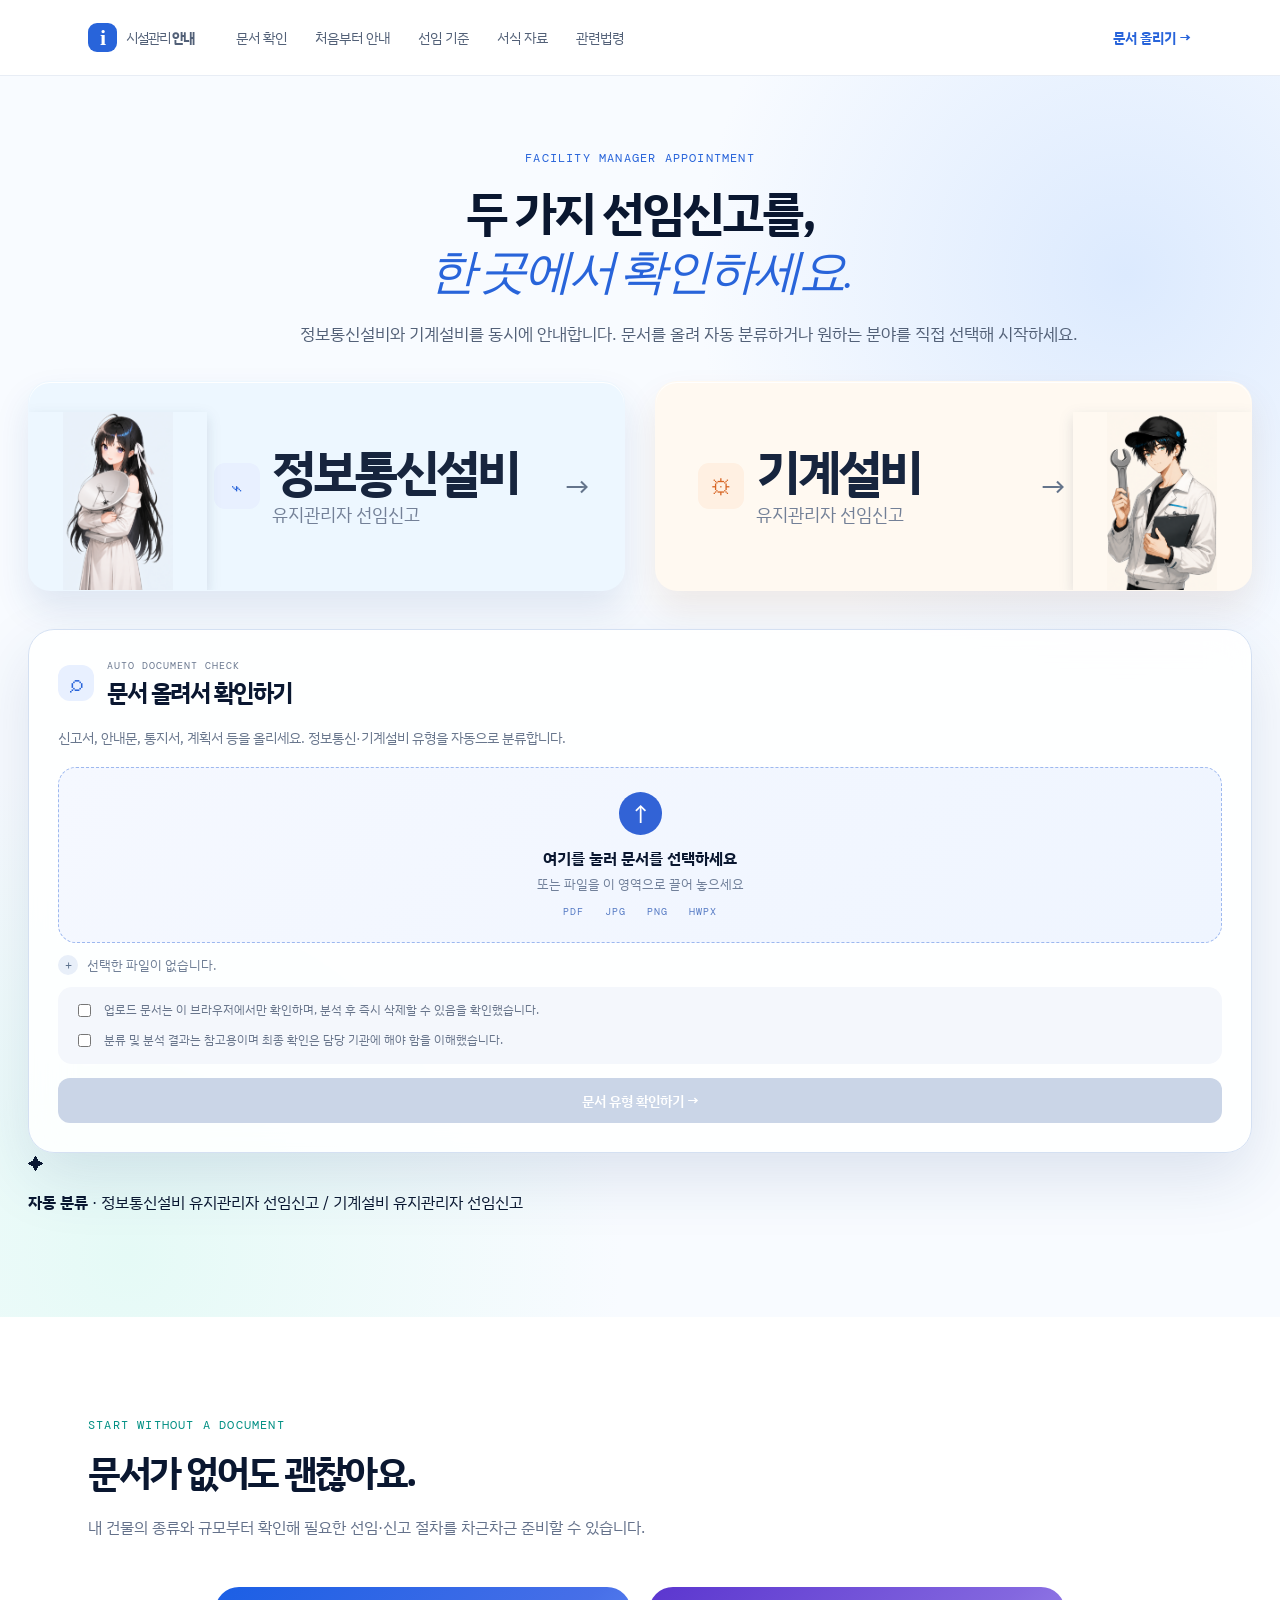
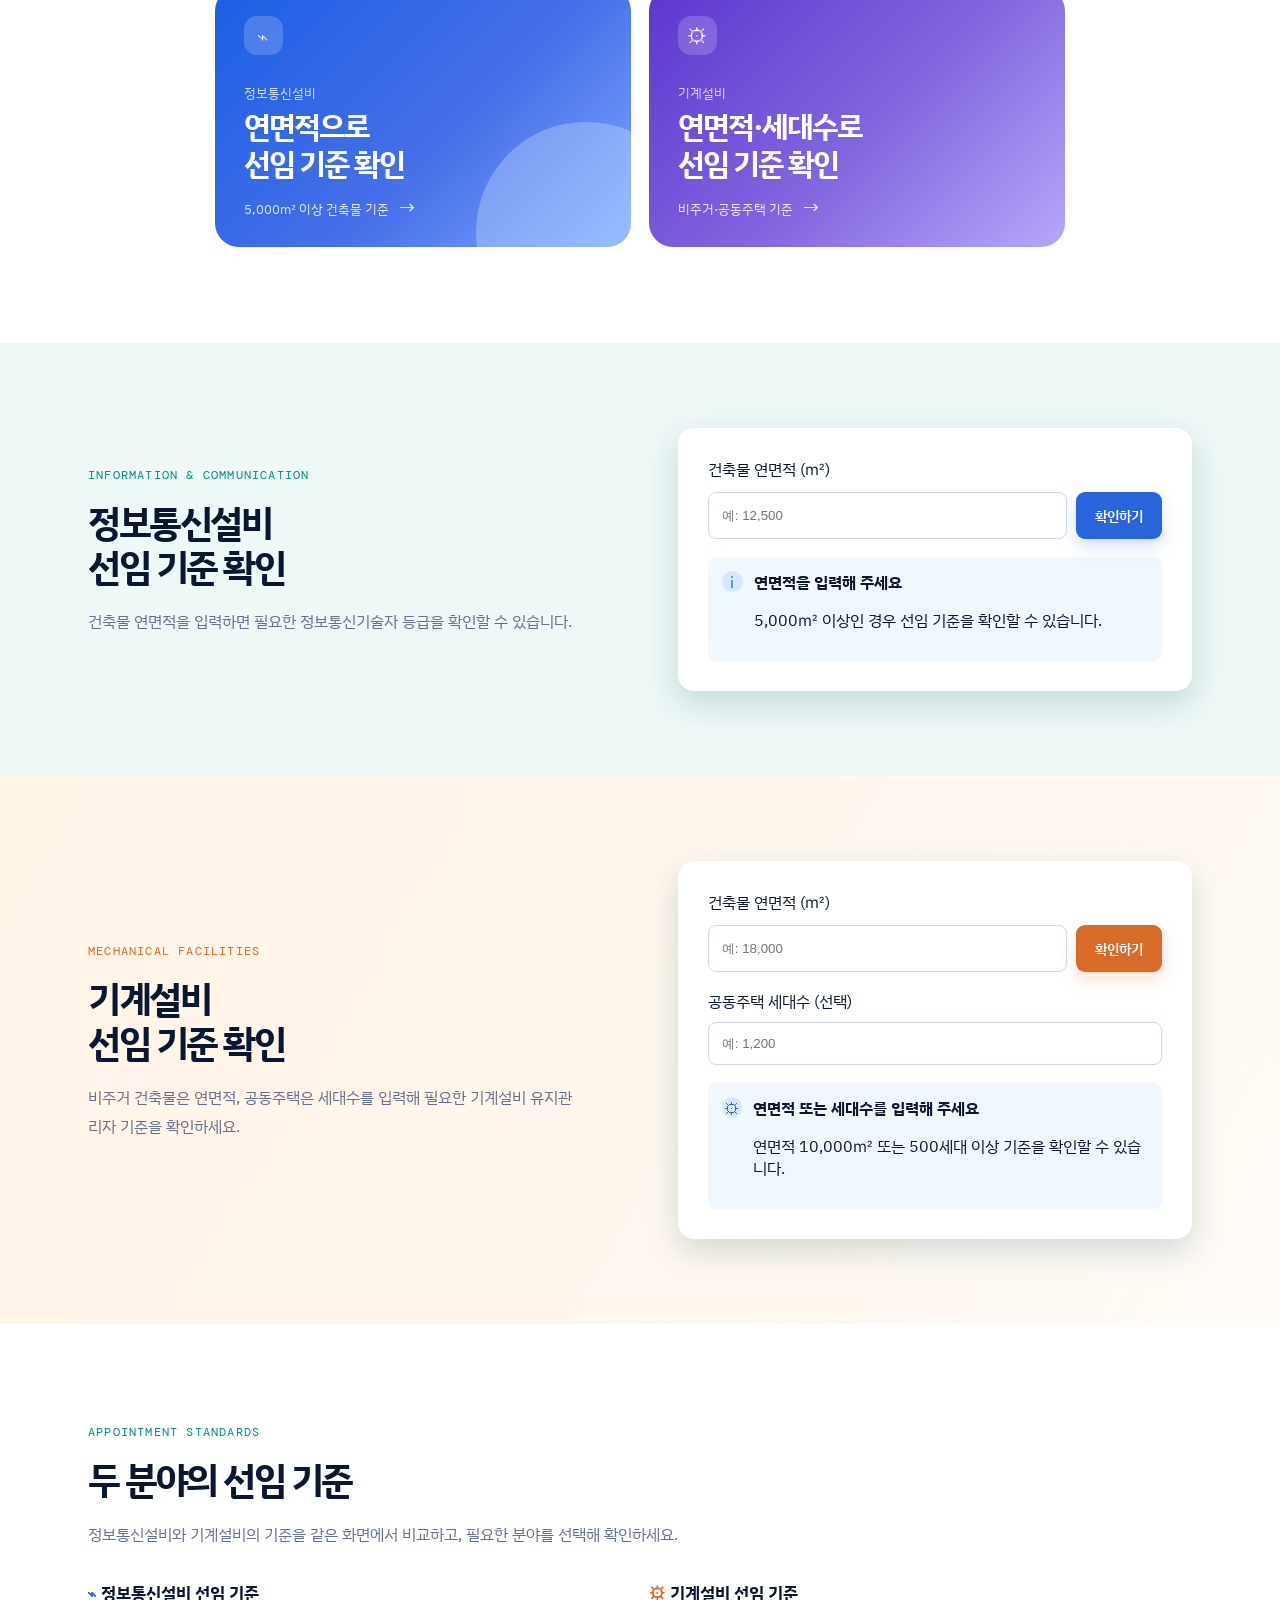
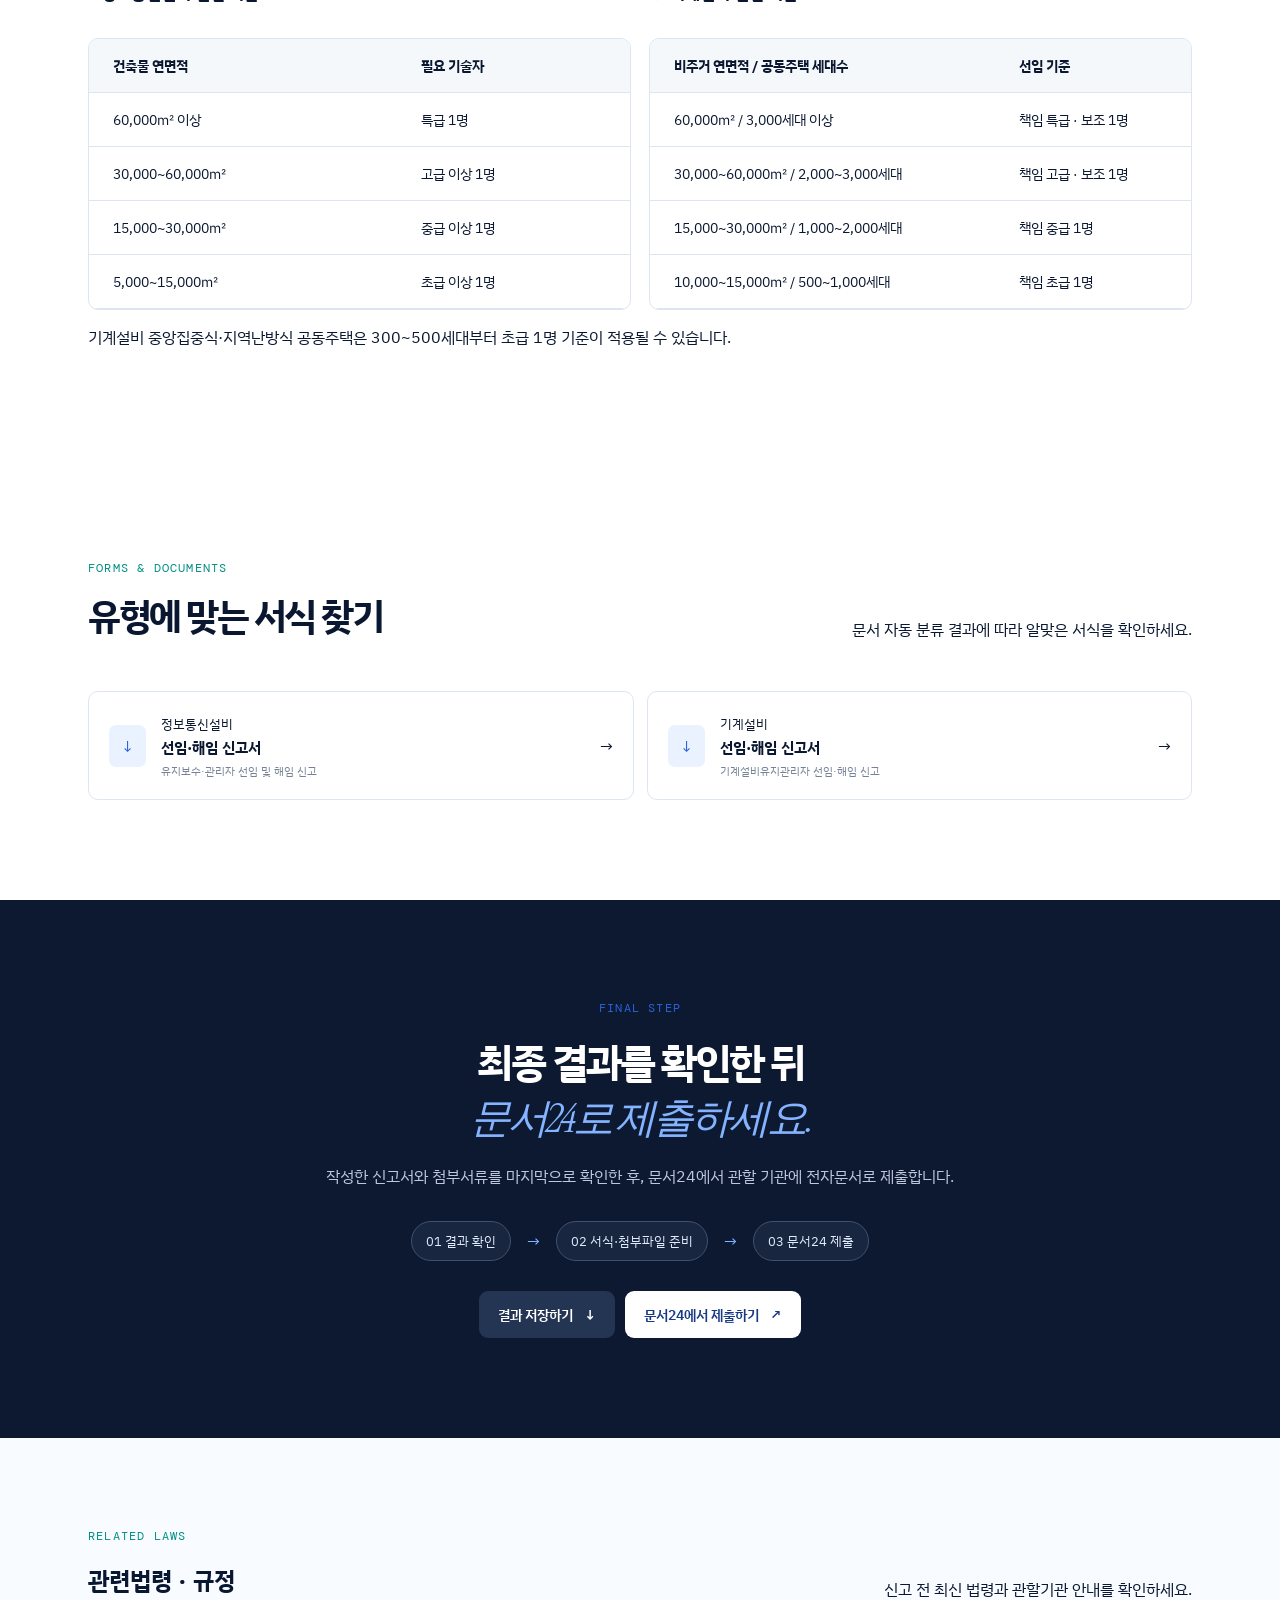
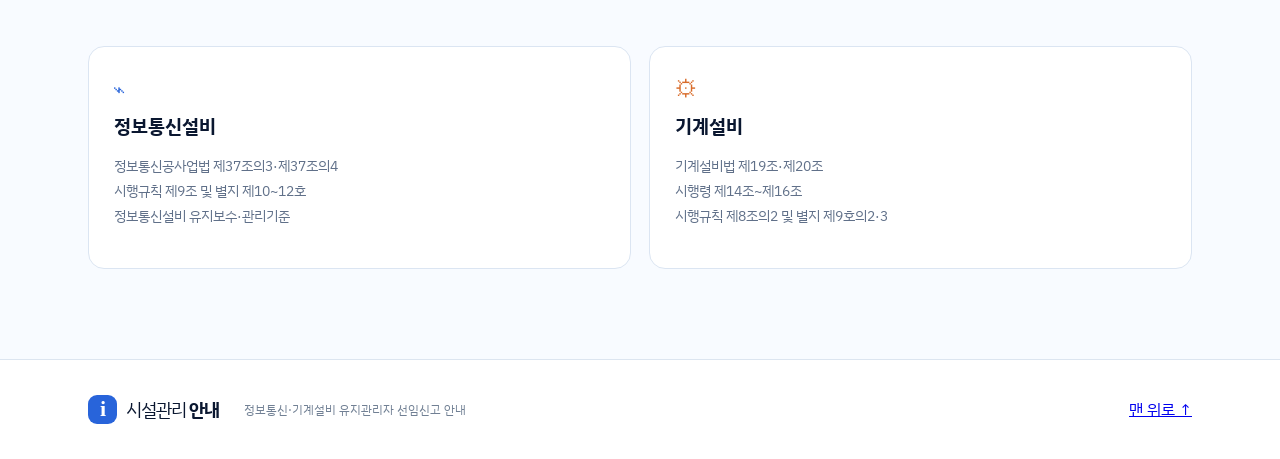
==== index.html @ 6d0022da "Initial commit" ====
<!doctype html>
<html lang="ko">
<head>
  <meta charset="utf-8" />
  <meta name="viewport" content="width=device-width, initial-scale=1" />
  <meta name="description" content="정보통신설비·기계설비 유지관리자 선임신고 안내" />
  <title>시설관리 안내 | 정보통신·기계설비 선임신고</title>
  <link rel="stylesheet" href="styles.css" />
  <link rel="stylesheet" href="theme.css" />
  <link rel="stylesheet" href="machine.css" />
  <link rel="stylesheet" href="equity.css" />
  <link rel="stylesheet" href="final.css" />
  <link rel="stylesheet" href="polish.css" />
  <link rel="stylesheet" href="hero-refine.css" />
  <link rel="stylesheet" href="card-polish.css" />
  <link rel="stylesheet" href="final-hero-scale.css" />
  <link rel="stylesheet" href="upload-layout.css" />
  <link rel="stylesheet" href="wizard.css" />
  <link rel="stylesheet" href="wizard-next.css" />
  <link rel="stylesheet" href="laws-preview.css" />
  <link rel="stylesheet" href="official-form.css" />
</head>
<body>
  <a class="skip" href="#main">본문으로 바로가기</a>
  <header class="header"><div class="wrap nav"><a class="brand" href="#top"><span class="brand-mark">i</span><span>시설관리 <b>안내</b></span></a><nav aria-label="주요 메뉴"><a href="#upload">문서 확인</a><a href="#start">처음부터 안내</a><a href="#standards">선임 기준</a><a href="#forms">서식 자료</a><a href="#laws">관련법령</a></nav><a class="nav-cta" href="#upload">문서 올리기 <span>→</span></a></div></header>
  <main id="main">
    <section class="hero unified-hero" id="top"><div class="wrap"><div class="hero-heading"><p class="eyebrow">FACILITY MANAGER APPOINTMENT</p><h1>두 가지 선임신고를,<br><em>한 곳에서 확인하세요.</em></h1><p class="lead">정보통신설비와 기계설비를 동시에 안내합니다. 문서를 올려 자동 분류하거나 원하는 분야를 직접 선택해 시작하세요.</p></div><div class="service-pills"><a href="#calculator"><img class="guide-character" src="communication-guide.png" alt="정보통신설비 안내 여성 캐릭터"><span class="pill-icon comm">⌁</span><span><b>정보통신설비</b><small>유지관리자 선임신고</small></span><i>→</i></a><a href="#machine-calculator"><img class="guide-character" src="mechanical-guide.png" alt="기계설비 안내 남성 캐릭터"><span class="pill-icon mech">⚙</span><span><b>기계설비</b><small>유지관리자 선임신고</small></span><i>→</i></a></div>
      <section class="upload-card unified-upload" id="upload" aria-labelledby="upload-title"><div class="upload-card-head"><span class="glass-icon">⌕</span><div><p>AUTO DOCUMENT CHECK</p><h2 id="upload-title">문서 올려서 확인하기</h2></div></div><p class="upload-intro">신고서, 안내문, 통지서, 계획서 등을 올리세요. 정보통신·기계설비 유형을 자동으로 분류합니다.</p><input id="file-input" type="file" accept=".pdf,.jpg,.jpeg,.png,.hwpx" hidden><label class="drop-zone" id="drop-zone" for="file-input"><span class="upload-arrow">↑</span><strong>여기를 눌러 문서를 선택하세요</strong><small>또는 파일을 이 영역으로 끌어 놓으세요</small><span class="file-types">PDF&nbsp;&nbsp; JPG&nbsp;&nbsp; PNG&nbsp;&nbsp; HWPX</span></label><div class="selected-file" id="selected-file" aria-live="polite"><span class="file-dot">+</span><span>선택한 파일이 없습니다.</span></div><div class="consent"><label><input id="privacy-check" type="checkbox"><span>업로드 문서는 이 브라우저에서만 확인하며, 분석 후 즉시 삭제할 수 있음을 확인했습니다.</span></label><label><input id="notice-check" type="checkbox"><span>분류 및 분석 결과는 참고용이며 최종 확인은 담당 기관에 해야 함을 이해했습니다.</span></label></div><button id="analyze-file" class="analyze-button" type="button" disabled>문서 유형 확인하기 <span>→</span></button><div class="analysis-result" id="analysis-result" aria-live="polite"></div></section>
      <div class="auto-note"><span>✦</span><p><b>자동 분류</b> · 정보통신설비 유지관리자 선임신고 / 기계설비 유지관리자 선임신고</p></div></div></section>

    <section class="section wrap" id="start"><div class="section-intro"><p class="eyebrow teal">START WITHOUT A DOCUMENT</p><h2>문서가 없어도 괜찮아요.</h2><p>내 건물의 종류와 규모부터 확인해 필요한 선임·신고 절차를 차근차근 준비할 수 있습니다.</p></div><div class="choice-grid compact-choice"><a class="choice-card choice-upload" href="#calculator"><div class="choice-icon">⌁</div><p>정보통신설비</p><h2>연면적으로<br>선임 기준 확인</h2><span>5,000㎡ 이상 건축물 기준 <b>→</b></span></a><a class="choice-card choice-machine-guide" href="#standards"><div class="choice-icon">⚙</div><p>기계설비</p><h2>연면적·세대수로<br>선임 기준 확인</h2><span>비주거·공동주택 기준 <b>→</b></span></a></div></section>

    <section class="calculator-section" id="calculator"><div class="wrap calc-grid"><div><p class="eyebrow teal">INFORMATION &amp; COMMUNICATION</p><h2>정보통신설비<br>선임 기준 확인</h2><p>건축물 연면적을 입력하면 필요한 정보통신기술자 등급을 확인할 수 있습니다.</p></div><div class="calculator"><label for="area">건축물 연면적 <span>(㎡)</span></label><div class="input-row"><input id="area" type="number" min="0" inputmode="numeric" placeholder="예: 12,500" /><button id="calculate" class="button primary">확인하기</button></div><div id="calc-result" class="calc-result" aria-live="polite"><span class="result-icon">i</span><div><b>연면적을 입력해 주세요</b><p>5,000㎡ 이상인 경우 선임 기준을 확인할 수 있습니다.</p></div></div></div></div></section>
    <section class="calculator-section machine-calculator" id="machine-calculator"><div class="wrap calc-grid"><div><p class="eyebrow">MECHANICAL FACILITIES</p><h2>기계설비<br>선임 기준 확인</h2><p>비주거 건축물은 연면적, 공동주택은 세대수를 입력해 필요한 기계설비 유지관리자 기준을 확인하세요.</p></div><div class="calculator"><label for="machine-area">건축물 연면적 <span>(㎡)</span></label><div class="input-row"><input id="machine-area" type="number" min="0" inputmode="numeric" placeholder="예: 18,000" /><button id="machine-calculate" class="button primary">확인하기</button></div><label for="households">공동주택 세대수 <span>(선택)</span></label><input class="wide-input" id="households" type="number" min="0" inputmode="numeric" placeholder="예: 1,200" /><div id="machine-calc-result" class="calc-result" aria-live="polite"><span class="result-icon">⚙</span><div><b>연면적 또는 세대수를 입력해 주세요</b><p>연면적 10,000㎡ 또는 500세대 이상 기준을 확인할 수 있습니다.</p></div></div></div></div></section>

    <section class="section wrap" id="standards"><div class="section-intro"><p class="eyebrow teal">APPOINTMENT STANDARDS</p><h2>두 분야의 선임 기준</h2><p>정보통신설비와 기계설비의 기준을 같은 화면에서 비교하고, 필요한 분야를 선택해 확인하세요.</p></div><div class="standard-grid"><article><h3><span>⌁</span> 정보통신설비 선임 기준</h3><div class="table-wrap"><table><thead><tr><th>건축물 연면적</th><th>필요 기술자</th></tr></thead><tbody><tr><td>60,000㎡ 이상</td><td>특급 1명</td></tr><tr><td>30,000~60,000㎡</td><td>고급 이상 1명</td></tr><tr><td>15,000~30,000㎡</td><td>중급 이상 1명</td></tr><tr><td>5,000~15,000㎡</td><td>초급 이상 1명</td></tr></tbody></table></div></article><article><h3><span>⚙</span> 기계설비 선임 기준</h3><div class="table-wrap"><table><thead><tr><th>비주거 연면적 / 공동주택 세대수</th><th>선임 기준</th></tr></thead><tbody><tr><td>60,000㎡ / 3,000세대 이상</td><td>책임 특급 · 보조 1명</td></tr><tr><td>30,000~60,000㎡ / 2,000~3,000세대</td><td>책임 고급 · 보조 1명</td></tr><tr><td>15,000~30,000㎡ / 1,000~2,000세대</td><td>책임 중급 1명</td></tr><tr><td>10,000~15,000㎡ / 500~1,000세대</td><td>책임 초급 1명</td></tr></tbody></table></div></article></div><p class="table-note">기계설비 중앙집중식·지역난방식 공동주택은 300~500세대부터 초급 1명 기준이 적용될 수 있습니다.</p></section>

    <section class="wizard-section hidden" id="wizard"><div class="wrap"><div class="wizard-head"><p class="eyebrow">APPOINTMENT REPORT BUILDER</p><h2><span id="wizard-kind">선임신고</span> 단계별 작성</h2><p>빈칸을 차례로 입력하면 신고서 초안을 만들고, 제출 전 필수 항목을 검토합니다.</p></div><div class="wizard-progress"><span class="active">1. 건축물</span><span>2. 관리주체</span><span>3. 유지관리자</span><span>4. 검토·생성</span></div><form id="appointment-form" novalidate><input id="facility-kind" type="hidden"><input id="required-grade" type="hidden"><section class="wizard-step active" data-step="1"><h3>건축물 정보</h3><div class="field-grid"><label>건축물 명칭<input name="buildingName" required placeholder="예: ○○빌딩"></label><label>건축물 용도<input name="buildingUse" required placeholder="예: 업무시설"></label><label class="full">건축물 주소<input name="buildingAddress" required placeholder="도로명 주소를 입력하세요"></label><label>연면적 (㎡)<input name="buildingArea" required type="number" min="0"></label><label>공동주택 세대수 <small>기계설비 선택 시 입력</small><input name="households" type="number" min="0"></label></div></section><section class="wizard-step" data-step="2"><h3>관리주체 정보</h3><div class="field-grid"><label>상호 또는 관리주체명<input name="ownerName" required placeholder="예: ○○관리사무소"></label><label>대표자 성명<input name="ownerRepresentative" required placeholder="대표자 성명"></label><label>사업자등록번호<input name="businessNumber" required placeholder="000-00-00000"></label><label>전화번호<input name="ownerPhone" required placeholder="000-0000-0000"></label><label class="full">관리주체 주소<input name="ownerAddress" required placeholder="우편물 수령 주소"></label></div></section><section class="wizard-step" data-step="3"><h3>유지관리자 정보</h3><div class="field-grid"><label>유지관리자 성명<input name="managerName" required placeholder="성명"></label><label>기술자 등급<input id="manager-grade" name="managerGrade" required placeholder="기준 확인 후 자동 제안"></label><label>생년월일<input name="managerBirth" required type="date"></label><label>경력수첩 발급번호<input name="licenseNumber" required placeholder="수첩 발급번호"></label><label>선임일<input name="appointmentDate" required type="date"></label><label>선임 방식<select name="appointmentType" required><option value="">선택하세요</option><option>직접 선임</option><option>위탁 수행</option></select></label><label class="full">유지관리자 주소<input name="managerAddress" required placeholder="주소"></label></div></section><section class="wizard-step" data-step="4"><h3>최종 검토 및 신고서 생성</h3><div id="review-list" class="review-list"></div><p class="legal-note">생성되는 문서는 입력값을 반영한 신고서 초안입니다. 수첩 사본·재직증명서(또는 위탁계약서) 등 법정 첨부서류를 실제로 준비한 뒤 제출해야 합니다.</p></section><div class="wizard-actions"><button class="button ghost" id="prev-step" type="button" hidden>이전</button><button class="button primary" id="next-step" type="button">다음 단계</button><button class="button primary" id="create-draft" type="button" hidden>신고서 초안 저장 <span>↓</span></button><a class="button submit-doc24" id="doc24-link" href="https://docu.gdoc.go.kr" target="_blank" rel="noopener" hidden>검토 완료 · 문서24로 이동 <span>↗</span></a></div></form></div></section>
    <section class="forms-section" id="forms"><div class="wrap"><div class="forms-head"><div><p class="eyebrow teal">FORMS &amp; DOCUMENTS</p><h2>유형에 맞는 서식 찾기</h2></div><p>문서 자동 분류 결과에 따라 알맞은 서식을 확인하세요.</p></div><div class="forms-grid"><a class="form-card" href="정보통신설비 유지보수ㆍ관리자 선임ㆍ해임 신고서.hwpx" download><span class="file-icon">↓</span><div><small>정보통신설비</small><h3>선임·해임 신고서</h3><p>유지보수·관리자 선임 및 해임 신고</p></div><span>→</span></a><a class="form-card" href="기계/[별지 제9호의2서식] 기계설비유지관리자 선임ㆍ해임 신고서(기계설비법 시행규칙).hwpx" download><span class="file-icon">↓</span><div><small>기계설비</small><h3>선임·해임 신고서</h3><p>기계설비유지관리자 선임·해임 신고</p></div><span>→</span></a></div></div></section>
    <section class="submit-section"><div class="wrap"><div class="submit-flow"><p class="eyebrow">FINAL STEP</p><h2>최종 결과를 확인한 뒤<br><em>문서24로 제출하세요.</em></h2><p>작성한 신고서와 첨부서류를 마지막으로 확인한 후, 문서24에서 관할 기관에 전자문서로 제출합니다.</p><div class="flow-steps"><span>01 결과 확인</span><i>→</i><span>02 서식·첨부파일 준비</span><i>→</i><span>03 문서24 제출</span></div><div class="submit-actions"><button class="button save-button" id="save-result" type="button">결과 저장하기 <span>↓</span></button><a class="button primary" href="https://docu.gdoc.go.kr" target="_blank" rel="noopener">문서24에서 제출하기 <span>↗</span></a></div></div></div></section>
    <section class="laws-section" id="laws"><div class="wrap"><div class="forms-head"><div><p class="eyebrow teal">RELATED LAWS</p><h2>관련법령 · 규정</h2></div><p>신고 전 최신 법령과 관할기관 안내를 확인하세요.</p></div><div class="law-grid"><article><span>⌁</span><h3>정보통신설비</h3><p>정보통신공사업법 제37조의3·제37조의4<br>시행규칙 제9조 및 별지 제10~12호<br>정보통신설비 유지보수·관리기준</p></article><article><span>⚙</span><h3>기계설비</h3><p>기계설비법 제19조·제20조<br>시행령 제14조~제16조<br>시행규칙 제8조의2 및 별지 제9호의2·3</p></article></div></div></section>
  </main>
  <footer><div class="wrap footer-inner"><a class="brand" href="#top"><span class="brand-mark">i</span><span>시설관리 <b>안내</b></span></a><p>정보통신·기계설비 유지관리자 선임신고 안내</p><a href="#top">맨 위로 ↑</a></div></footer>
  <script src="script.js"></script>
  <script src="save.js"></script>
  <script src="wizard.js"></script>
  <script src="wizard-next.js"></script>
  <script src="original-hwpx.js"></script>
  <script src="enter-navigation.js"></script>
  <script src="calculator-enter.js"></script>
</body>
</html>
---- styles.css ----
@import url('https://fonts.googleapis.com/css2?family=DM+Mono&family=IBM+Plex+Sans+KR:wght@400;500;600;700&family=Instrument+Serif:ital@0;1&display=swap');
:root{--ink:#0a1730;--muted:#64718a;--blue:#2864da;--teal:#049b8d;--line:#dce5f0}*{box-sizing:border-box}html{scroll-behavior:smooth}body{margin:0;color:var(--ink);font-family:'IBM Plex Sans KR',Arial,sans-serif}.wrap{max-width:1160px;margin:auto;padding:0 28px}.skip{position:absolute;left:-999px}.header{height:76px;position:sticky;top:0;z-index:3;border-bottom:1px solid #e8edf5;background:#ffffffd9;backdrop-filter:blur(18px)}.nav{height:100%;display:flex;align-items:center;gap:42px}.brand{display:flex;align-items:center;gap:9px;color:var(--ink);font-size:18px;letter-spacing:-1px;text-decoration:none}.brand-mark{display:grid;place-items:center;width:29px;height:29px;border-radius:9px;background:var(--blue);color:#fff;font-size:22px}.nav nav{display:flex;gap:28px;flex:1}.nav a{color:#526077;font-size:14px;text-decoration:none}.nav-cta{color:var(--blue)!important;font-weight:700}.hero{padding:94px 0;background:radial-gradient(circle at 88% 16%,#dceafe 0,transparent 28%),radial-gradient(circle at 10% 95%,#e5faf6 0,transparent 30%),#f8fbff}.hero-grid{display:grid;grid-template-columns:.88fr 1.12fr;gap:60px;align-items:center}.eyebrow{margin:0 0 18px;color:var(--blue);font:12px 'DM Mono';letter-spacing:1.2px}.teal{color:#008f83}.hero h1,.section h2,.calculator-section h2,.forms-section h2{margin:0 0 18px;font-size:48px;line-height:1.2;letter-spacing:-3px}.hero h1 em{color:var(--blue);font-family:'Instrument Serif';font-weight:400}.lead{color:#536178;font-size:16px;line-height:1.85}.hero-actions{display:flex;gap:10px;margin-top:28px}.button{display:inline-flex;gap:11px;align-items:center;padding:14px 19px;border:0;border-radius:9px;font:600 14px 'IBM Plex Sans KR';text-decoration:none}.primary{background:var(--blue);color:#fff;box-shadow:0 7px 17px #2864da35}.ghost{border:1px solid var(--line);background:#fff;color:var(--ink)}.source-note,.tiny{color:#7a8799;font-size:12px}.source-note{margin-top:24px}.upload-card{padding:29px;border:1px solid #d4e0f2;border-radius:26px;background:#ffffffd9;box-shadow:0 24px 64px #1d417c21;backdrop-filter:blur(20px)}.upload-card-head{display:flex;align-items:center;gap:13px}.glass-icon{display:grid;place-items:center;width:36px;height:36px;border-radius:12px;background:#e8f0ff;color:var(--blue);font:25px Georgia}.upload-card-head p{margin:0 0 4px;color:#6c7a91;font:10px 'DM Mono';letter-spacing:1px}.upload-card h2{margin:0;font-size:24px;letter-spacing:-1.5px}.upload-intro{margin:20px 0;color:#69778d;font-size:14px}.drop-zone{display:flex;flex-direction:column;align-items:center;justify-content:center;min-height:176px;border:1.5px dashed #9db8ef;border-radius:18px;background:linear-gradient(135deg,#f5f8ff,#eff5ff);text-align:center;cursor:pointer;transition:.2s}.drop-zone:hover,.drop-zone.dragging{border-color:var(--blue);background:#edf3ff}.upload-arrow{display:grid;place-items:center;width:43px;height:43px;margin-bottom:12px;border-radius:50%;background:#3263d6;color:#fff;font-size:26px}.drop-zone strong{font-size:16px}.drop-zone small{margin-top:6px;color:#71809a;font-size:13px}.file-types{margin-top:12px;color:#557ac4;font:10px 'DM Mono';letter-spacing:1px}.selected-file{display:flex;align-items:center;gap:9px;min-height:44px;color:#718097;font-size:13px}.selected-file>span:last-child{display:flex;flex-direction:column;gap:2px}.selected-file b{color:#21304a}.selected-file small{color:#8491a4;font-size:11px}.file-dot{display:grid;place-items:center;width:20px;height:20px;border-radius:50%;background:#e8eff9;color:#5d728e;font-size:12px}.error{background:#fff0ed;color:#df5d43}.consent{display:grid;gap:11px;padding:14px 16px;border-radius:14px;background:#f4f7fc}.consent label{display:flex;gap:10px;color:#68758b;font-size:12px;line-height:1.5}.consent input{accent-color:var(--blue)}.analyze-button{width:100%;margin-top:14px;padding:13px;border:0;border-radius:12px;background:var(--blue);color:#fff;font:600 14px 'IBM Plex Sans KR';cursor:pointer}.analyze-button:disabled{background:#cad5e7;cursor:not-allowed}.analysis-result{display:flex;gap:10px;margin-top:12px;color:#276d63}.analysis-result:empty{display:none}.analysis-result p{margin:3px 0;color:#65748a;font-size:11px}.facts{background:#0d1931;color:#fff}.fact-grid{display:grid;grid-template-columns:repeat(4,1fr)}.fact-grid div{display:flex;flex-direction:column;gap:6px;padding:24px 28px;border-left:1px solid #35415a}.fact-grid strong{font-size:21px}.fact-grid span{color:#bdc9db;font-size:12px}.section{padding-top:100px;padding-bottom:96px}.section-intro{max-width:650px}.section h2,.calculator-section h2,.forms-section h2{font-size:37px;letter-spacing:-2.5px}.section-intro>p:last-child,.calc-grid>div>p:not(.eyebrow):not(.tiny){color:var(--muted);line-height:1.8}.steps{display:grid;grid-template-columns:repeat(4,1fr);gap:25px;padding:0;margin:49px 0 0;list-style:none}.steps li{padding-top:21px;border-top:2px solid #cfdced}.steps span{color:var(--blue);font:13px 'DM Mono'}.steps h3{font-size:17px}.steps p{color:var(--muted);font-size:13px;line-height:1.7}.calculator-section{padding:85px 0;background:#edf8f7}.calc-grid{display:grid;grid-template-columns:1fr 1.05fr;gap:100px;align-items:center}.calculator{padding:30px;border-radius:16px;background:#fff;box-shadow:0 12px 33px #005a5030}.input-row{display:flex;gap:9px;margin:12px 0 18px}.input-row input{flex:1;padding:13px;border:1px solid #ccd9e5;border-radius:8px}.calc-result{display:flex;gap:11px;padding:14px;border-radius:8px;background:#f0f7ff}.result-icon{display:grid;place-items:center;width:21px;height:21px;border-radius:50%;background:#d4e8ff;color:var(--blue)}.table-wrap{overflow:hidden;margin-top:34px;border:1px solid var(--line);border-radius:10px}table{width:100%;border-collapse:collapse}th,td{padding:17px 24px;border-bottom:1px solid var(--line);font-size:14px;text-align:left}th{background:#f5f8fb}.blue{padding:4px 9px;border-radius:99px;background:#e5f0ff;color:#1465d8;font-size:12px}.equipment-bg{padding:100px 0;background:#f7f9fc}.tabs{display:flex;gap:8px;overflow:auto;margin:34px 0 19px}.tab{padding:8px 13px;border:1px solid #d7e0ea;border-radius:99px;background:#fff}.tab.active{background:var(--ink);color:#fff}.equipment-grid{display:grid;grid-template-columns:repeat(3,1fr);gap:12px}.equip{display:flex;gap:11px;padding:17px;border:1px solid #e0e7ef;border-radius:9px;background:#fff}.equip-icon{display:grid;place-items:center;width:30px;height:30px;border-radius:7px;background:#e9f2ff;color:var(--blue)}.equip h3{margin:0;font-size:14px}.equip p,.form-card p{margin:5px 0 0;color:#748196;font-size:11px}.forms-section{padding:100px 0}.forms-head{display:flex;justify-content:space-between;align-items:end}.forms-grid{display:grid;grid-template-columns:repeat(2,1fr);gap:13px;margin-top:35px}.form-card{display:flex;gap:15px;align-items:center;padding:20px;border:1px solid var(--line);border-radius:10px;color:var(--ink);text-decoration:none}.file-icon{display:grid;place-items:center;width:37px;height:42px;border-radius:7px;background:#eaf2ff;color:var(--blue)}.form-card div{flex:1}.form-card h3{margin:3px 0;font-size:15px}footer{padding:29px 0;border-top:1px solid var(--line)}.footer-inner{display:flex;gap:25px;align-items:center}.footer-inner p{flex:1;color:#718094;font-size:12px}@media(max-width:920px){.hero-grid,.calc-grid{grid-template-columns:1fr;gap:48px}.upload-card{max-width:620px;justify-self:center}.hero-copy{text-align:center}.hero-actions{justify-content:center}}@media(max-width:800px){.nav nav,.nav-cta{display:none}.fact-grid,.steps{grid-template-columns:repeat(2,1fr)}.equipment-grid{grid-template-columns:1fr 1fr}.forms-grid{grid-template-columns:1fr}}@media(max-width:520px){.wrap{padding:0 19px}.hero{padding:65px 0}.hero h1{font-size:37px}.hero-actions{flex-direction:column;align-items:center}.upload-card{padding:20px}.fact-grid,.steps,.equipment-grid{grid-template-columns:1fr}.input-row{flex-direction:column}.footer-inner{flex-direction:column;align-items:flex-start}}
---- theme.css ----
/* Landing-page refinement: clear two-path start */
.hero { padding: 74px 0 88px; }
.hero-grid { display: block; }
.category-switch { display:flex; justify-content:center; gap:10px; margin-bottom:46px; }
.category { padding:9px 15px; border-radius:999px; font-size:12px; color:#506077; background:#fff; border:1px solid #dce5f0; }
.category.active { color:#174da9; background:#eaf1ff; border-color:#bfd2fb; font-weight:700; }
.category.future { color:#7a8495; }
.category.future b { margin-left:6px; color:#956c23; font-size:10px; font-weight:500; }
.hero-heading { max-width:680px; margin:0 auto; text-align:center; }
.hero-heading .lead { margin:auto; }
.choice-grid { display:grid; grid-template-columns:1fr 1fr; gap:18px; max-width:850px; margin:45px auto 0; }
.choice-card { min-height:260px; position:relative; overflow:hidden; padding:29px; border-radius:24px; text-decoration:none; color:#fff; transition:transform .25s, box-shadow .25s; }
.choice-card:hover { transform:translateY(-5px); box-shadow:0 22px 35px #172b5c2e; }
.choice-upload { background:linear-gradient(135deg,#1b5fe5 0%,#476fe8 57%,#7ca8ff 100%); }
.choice-upload:after { content:''; position:absolute; width:220px; height:220px; right:-65px; bottom:-95px; border-radius:50%; background:#d5e5ff52; }
.choice-guide { background:linear-gradient(135deg,#0a988c 0%,#14ba9e 58%,#8de2c2 100%); }
.choice-guide:after { content:''; position:absolute; inset:auto -45px -80px auto; width:190px; height:190px; border-radius:40%; transform:rotate(28deg); background:#d7fff552; }
.choice-card>* { position:relative; z-index:1; }
.choice-icon { display:grid; place-items:center; width:39px; height:39px; border-radius:13px; background:#ffffff2e; font-size:21px; }
.choice-card p { margin:29px 0 6px; font-size:13px; color:#ffffffc9; }
.choice-card h2 { margin:0; font-size:30px; line-height:1.25; letter-spacing:-2px; }
.choice-card span { position:absolute; left:29px; bottom:27px; font-size:13px; color:#ffffffdc; }
.choice-card span b { margin-left:7px; font-size:20px; font-weight:400; }
.centered { justify-content:center; }
.compact-upload { max-width:650px; margin:54px auto 0; }
.compact-upload .drop-zone { min-height:150px; }
.compact-upload .consent { margin-top:3px; }
.brand-mark { font-family:Georgia,serif; font-weight:700; }
@media (max-width: 620px) {
  .category-switch { align-items:center; flex-direction:column; margin-bottom:32px; }
  .choice-grid { grid-template-columns:1fr; margin-top:34px; }
  .choice-card { min-height:230px; }
  .hero-heading h1 { font-size:38px; }
}
---- machine.css ----
.machine-hero{padding:100px 0;background:radial-gradient(circle at 15% 18%,#fff1cf 0,transparent 28%),radial-gradient(circle at 90% 84%,#dff8f2 0,transparent 25%),#fffaf2}.machine-heading{max-width:680px;margin:0 auto;text-align:center}.machine-heading h2{margin:0 0 15px;font-size:43px;line-height:1.2;letter-spacing:-3px}.machine-heading h2 em{color:#df6f20;font-family:'Instrument Serif',serif;font-weight:400}.machine-heading>p:last-child{color:#68758a;line-height:1.8}.choice-machine-upload{background:linear-gradient(135deg,#d85e27,#ed8547 60%,#ffc881)}.choice-machine-guide{background:linear-gradient(135deg,#5b36cf,#8367df 55%,#b7a7fa)}.machine-upload{border-color:#f1d6bd}.machine-forms{margin-top:30px}.machine-category:hover{color:#df6f20;border-color:#f0bf91;background:#fff4e9}@media(max-width:620px){.machine-hero{padding:70px 0}.machine-heading h2{font-size:34px}}
---- equity.css ----
.service-pills{display:grid;grid-template-columns:1fr 1fr;gap:12px;max-width:720px;margin:31px auto 38px}.service-pills a{display:flex;align-items:center;gap:12px;padding:14px 16px;border:1px solid #dce5f0;border-radius:16px;background:#fff;color:#17253e;text-decoration:none;box-shadow:0 8px 20px #153e7410;transition:.2s}.service-pills a:hover{transform:translateY(-2px);border-color:#9cbcf5}.pill-icon{display:grid;place-items:center;width:34px;height:34px;border-radius:11px;font-size:17px}.pill-icon.comm{background:#e8f0ff;color:#2864da}.pill-icon.mech{background:#fff0e2;color:#d76523}.service-pills span:not(.pill-icon){display:flex;flex-direction:column;gap:2px;text-align:left}.service-pills b{font-size:13px}.service-pills small{color:#738097;font-size:11px}.service-pills i{margin-left:auto;color:#64748b;font-size:18px;font-style:normal}.analysis-result a{color:#2864da;font-weight:700;text-decoration:none}@media(max-width:520px){.service-pills{grid-template-columns:1fr;margin:26px auto}.service-pills a{padding:12px 14px}}
---- final.css ----
.guide-character{width:62px;height:62px;object-fit:contain;align-self:flex-end;margin:-18px 0 -14px -16px;filter:drop-shadow(0 6px 7px #14213a22)}.machine-calculator{background:linear-gradient(120deg,#fff4e6,#fffaf6)}.machine-calculator .eyebrow{color:#d86b29}.machine-calculator .primary{background:#d86b29;box-shadow:0 7px 17px #d86b2938}.wide-input{width:100%;margin:10px 0 18px;padding:13px;border:1px solid #ccd9e5;border-radius:8px}.submit-section{padding:100px 0;background:#0d1931;color:#fff}.submit-flow{max-width:800px;margin:auto;text-align:center}.submit-flow h2{margin:0 0 16px;font-size:41px;letter-spacing:-3px}.submit-flow h2 em{color:#84b3ff;font-family:'Instrument Serif',serif;font-weight:400}.submit-flow>p:not(.eyebrow){color:#bdc9db;line-height:1.8}.flow-steps{display:flex;justify-content:center;align-items:center;gap:16px;margin:30px 0}.flow-steps span{padding:10px 14px;border:1px solid #41516d;border-radius:999px;background:#182640;color:#e2ecff;font-size:13px}.flow-steps i{color:#84b3ff;font-style:normal}.submit-flow .primary{margin-top:7px;background:#fff;color:#183a85;box-shadow:none}@media(max-width:520px){.guide-character{width:55px;height:55px}.flow-steps{flex-direction:column}.flow-steps i{transform:rotate(90deg)}.submit-flow h2{font-size:33px}}
---- polish.css ----
.guide-character{width:124px;height:124px;object-fit:contain;align-self:flex-end;margin:-56px 0 -28px -44px;filter:drop-shadow(0 8px 10px #14213a22)}.submit-actions{display:flex;justify-content:center;gap:10px;margin-top:7px}.save-button{background:#243553;color:#fff}.submit-flow .primary{margin-top:0}.standard-grid{display:grid;grid-template-columns:1fr 1fr;gap:18px;margin-top:32px}.standard-grid h3{margin:0 0 12px;font-size:17px}.standard-grid h3 span{color:#2864da}.standard-grid article:last-child h3 span{color:#d86b29}@media(max-width:520px){.guide-character{width:88px;height:88px;margin:-37px 0 -18px -30px}.submit-actions{flex-direction:column}.standard-grid{grid-template-columns:1fr}}
---- hero-refine.css ----
.hero-heading .lead{max-width:none;white-space:nowrap;font-size:17px}.service-pills{max-width:920px;gap:22px}.service-pills a{position:relative;min-height:154px;overflow:hidden;border:1.5px solid #cad9ee;border-radius:22px;padding:26px 34px 26px 164px;background:linear-gradient(135deg,#fff,#f7fbff);box-shadow:0 14px 30px #214b8017}.service-pills a:last-child{padding:26px 164px 26px 34px;background:linear-gradient(135deg,#fffdf9,#fff6eb)}.service-pills .guide-character{position:absolute;z-index:2;bottom:-2px;left:14px;width:150px;height:150px;object-fit:contain;margin:0;filter:drop-shadow(0 5px 7px #0c234022)}.service-pills a:last-child .guide-character{left:auto;right:14px}.service-pills b{font-size:28px;letter-spacing:-2px}.service-pills small{font-size:14px}.service-pills .pill-icon{width:38px;height:38px}.service-pills i{font-size:25px}.service-pills span:not(.pill-icon){gap:6px}@media(max-width:760px){.hero-heading .lead{white-space:normal}.service-pills{grid-template-columns:1fr}.service-pills a,.service-pills a:last-child{min-height:135px;padding:20px 25px 20px 142px}.service-pills a:last-child{padding:20px 142px 20px 25px}.service-pills .guide-character{width:132px;height:132px;left:8px}.service-pills a:last-child .guide-character{right:8px}.service-pills b{font-size:24px}}
---- card-polish.css ----
.service-pills a{border:1px solid transparent;background:linear-gradient(#f7fbff,#f7fbff) padding-box,linear-gradient(135deg,#93b9ff,#d7e6ff 45%,#6f9ff5) border-box;box-shadow:0 18px 35px #1a4a8a1d,inset 0 1px #fff}.service-pills a:last-child{background:linear-gradient(#fff8ef,#fff8ef) padding-box,linear-gradient(135deg,#ffd19e,#f6d8b5 45%,#eaa152) border-box;box-shadow:0 18px 35px #8a4b1819,inset 0 1px #fff}.service-pills .guide-character{background:#f7fbff;border-radius:18px 18px 0 0}.service-pills a:last-child .guide-character{background:#fff8ef}
---- final-hero-scale.css ----
.service-pills a,.service-pills a:last-child{min-height:210px;background:#f7fbff;padding-left:185px}.service-pills a:last-child{background:#fff8ef;padding-left:42px;padding-right:185px}.service-pills .guide-character{width:178px;height:178px;left:0;bottom:0;border-radius:0;background:transparent;mix-blend-mode:multiply}.service-pills a:last-child .guide-character{left:auto;right:0;background:transparent}.service-pills b{font-size:54px;line-height:1;letter-spacing:-4px}.service-pills small{font-size:18px}.service-pills .pill-icon{width:46px;height:46px;font-size:21px}.service-pills i{font-size:30px}@media(max-width:900px){.service-pills b{font-size:40px}.service-pills a,.service-pills a:last-child{min-height:170px;padding-left:150px}.service-pills a:last-child{padding-left:28px;padding-right:150px}.service-pills .guide-character{width:150px;height:150px}}@media(max-width:520px){.service-pills b{font-size:32px;letter-spacing:-2px}.service-pills a,.service-pills a:last-child{min-height:145px;padding-left:122px}.service-pills a:last-child{padding-left:22px;padding-right:122px}.service-pills .guide-character{width:122px;height:122px}}
---- upload-layout.css ----
.unified-hero .wrap{max-width:1420px}.service-pills{max-width:1320px;grid-template-columns:minmax(0,1fr) minmax(0,1fr);gap:30px}.service-pills a{background:#edf7ff!important}.service-pills a:last-child{background:#fff9f1!important}.service-pills .guide-character{mix-blend-mode:normal;background:#edf7ff!important}.service-pills a:last-child .guide-character{background:#fff9f1!important}.service-pills b,.service-pills small{white-space:nowrap}.service-pills b{font-size:50px;letter-spacing:-4px}.service-pills a,.service-pills a:last-child{padding-top:34px;padding-bottom:34px}@media(max-width:1050px){.service-pills{max-width:920px}.service-pills b{font-size:38px}}@media(max-width:760px){.service-pills{grid-template-columns:1fr}.service-pills b{white-space:normal}}
---- wizard.css ----
.hidden{display:none}.wizard-section{padding:90px 0;background:#f4f8fd}.wizard-head{text-align:center}.wizard-head h2{margin:0;font-size:38px}.wizard-head>p:last-child{color:#69778d}.wizard-progress{display:flex;justify-content:center;gap:8px;margin:35px 0}.wizard-progress span{padding:10px 14px;border-radius:99px;background:#e2e9f3;color:#728095;font-size:13px}.wizard-progress span.active{background:#2864da;color:#fff}.wizard-step{display:none;max-width:850px;margin:auto;padding:32px;border-radius:18px;background:#fff;box-shadow:0 12px 32px #204d8412}.wizard-step.active{display:block}.wizard-step h3{margin:0 0 24px;font-size:22px}.field-grid{display:grid;grid-template-columns:1fr 1fr;gap:16px}.field-grid label{display:grid;gap:7px;font-size:13px;font-weight:700}.field-grid .full{grid-column:1/-1}.field-grid input,.field-grid select{width:100%;padding:13px;border:1px solid #cad8e8;border-radius:8px;font:14px 'IBM Plex Sans KR'}.field-grid small{color:#8a96a8;font-weight:400}.invalid{border-color:#e35d4f!important;background:#fff5f3}.wizard-actions{display:flex;justify-content:center;gap:10px;margin:24px 0}.review-list{display:grid;gap:9px}.review-list div{display:grid;grid-template-columns:25px 125px 1fr;padding:12px;border-radius:8px;background:#f4f8fd}.review-list span{color:#0f9b79}.review-list em{font-style:normal;color:#516178}.legal-note{padding:14px;border-radius:8px;background:#fff7e9;color:#7a642b;font-size:12px;line-height:1.7}.submit-doc24{background:#0d1931;color:#fff}@media(max-width:620px){.field-grid{grid-template-columns:1fr}.field-grid .full{grid-column:auto}.wizard-progress{flex-wrap:wrap}.wizard-step{padding:20px}.review-list div{grid-template-columns:22px 95px 1fr}}
---- wizard-next.css ----
.next-wizard{margin-top:12px;padding:9px 12px;border:0;border-radius:8px;background:#2864da;color:#fff;font:600 12px 'IBM Plex Sans KR';cursor:pointer}.next-wizard.machine{background:#d86b29}
---- laws-preview.css ----
.laws-section{padding:90px 0;background:#f8fbff}.law-grid{display:grid;grid-template-columns:1fr 1fr;gap:18px;margin-top:30px}.law-grid article{padding:25px;border:1px solid #dbe5f2;border-radius:16px;background:#fff}.law-grid article>span{font-size:23px;color:#2864da}.law-grid article:last-child>span{color:#d86b29}.law-grid h3{margin:10px 0}.law-grid p{color:#607089;line-height:1.8;font-size:14px}.document-preview{margin-top:20px}.document-preview h4{margin:0 0 10px}.preview-grid{display:grid;grid-template-columns:1fr 1fr;gap:12px}.preview-grid article{padding:16px;border:1px dashed #9db5d9;border-radius:10px;background:#fff}.preview-grid p{font-size:12px;line-height:1.75;color:#53647c}.preview-ok{padding:10px;border-radius:8px;background:#eaf8f3;color:#137b60;font-size:12px}@media(max-width:620px){.law-grid,.preview-grid{grid-template-columns:1fr}}
---- official-form.css ----
.official-forms{display:grid;gap:18px}.official-paper{padding:24px;border:1px solid #2f3b4e;background:#fff}.official-paper h3{text-align:center;margin:12px 0 18px;font-size:17px}.official-no{font-size:11px;margin:0}.official-paper table{width:100%;border-collapse:collapse;font-size:12px}.official-paper th,.official-paper td{padding:8px;border:1px solid #8b96a6;text-align:left}.official-paper th{background:#f2f5f9;font-weight:600}.official-declare{text-align:center;margin:18px 0 0;font-size:12px}.document-preview h4{margin-top:22px}@media(max-width:620px){.official-paper{padding:12px;overflow:auto}.official-paper table{min-width:600px}}
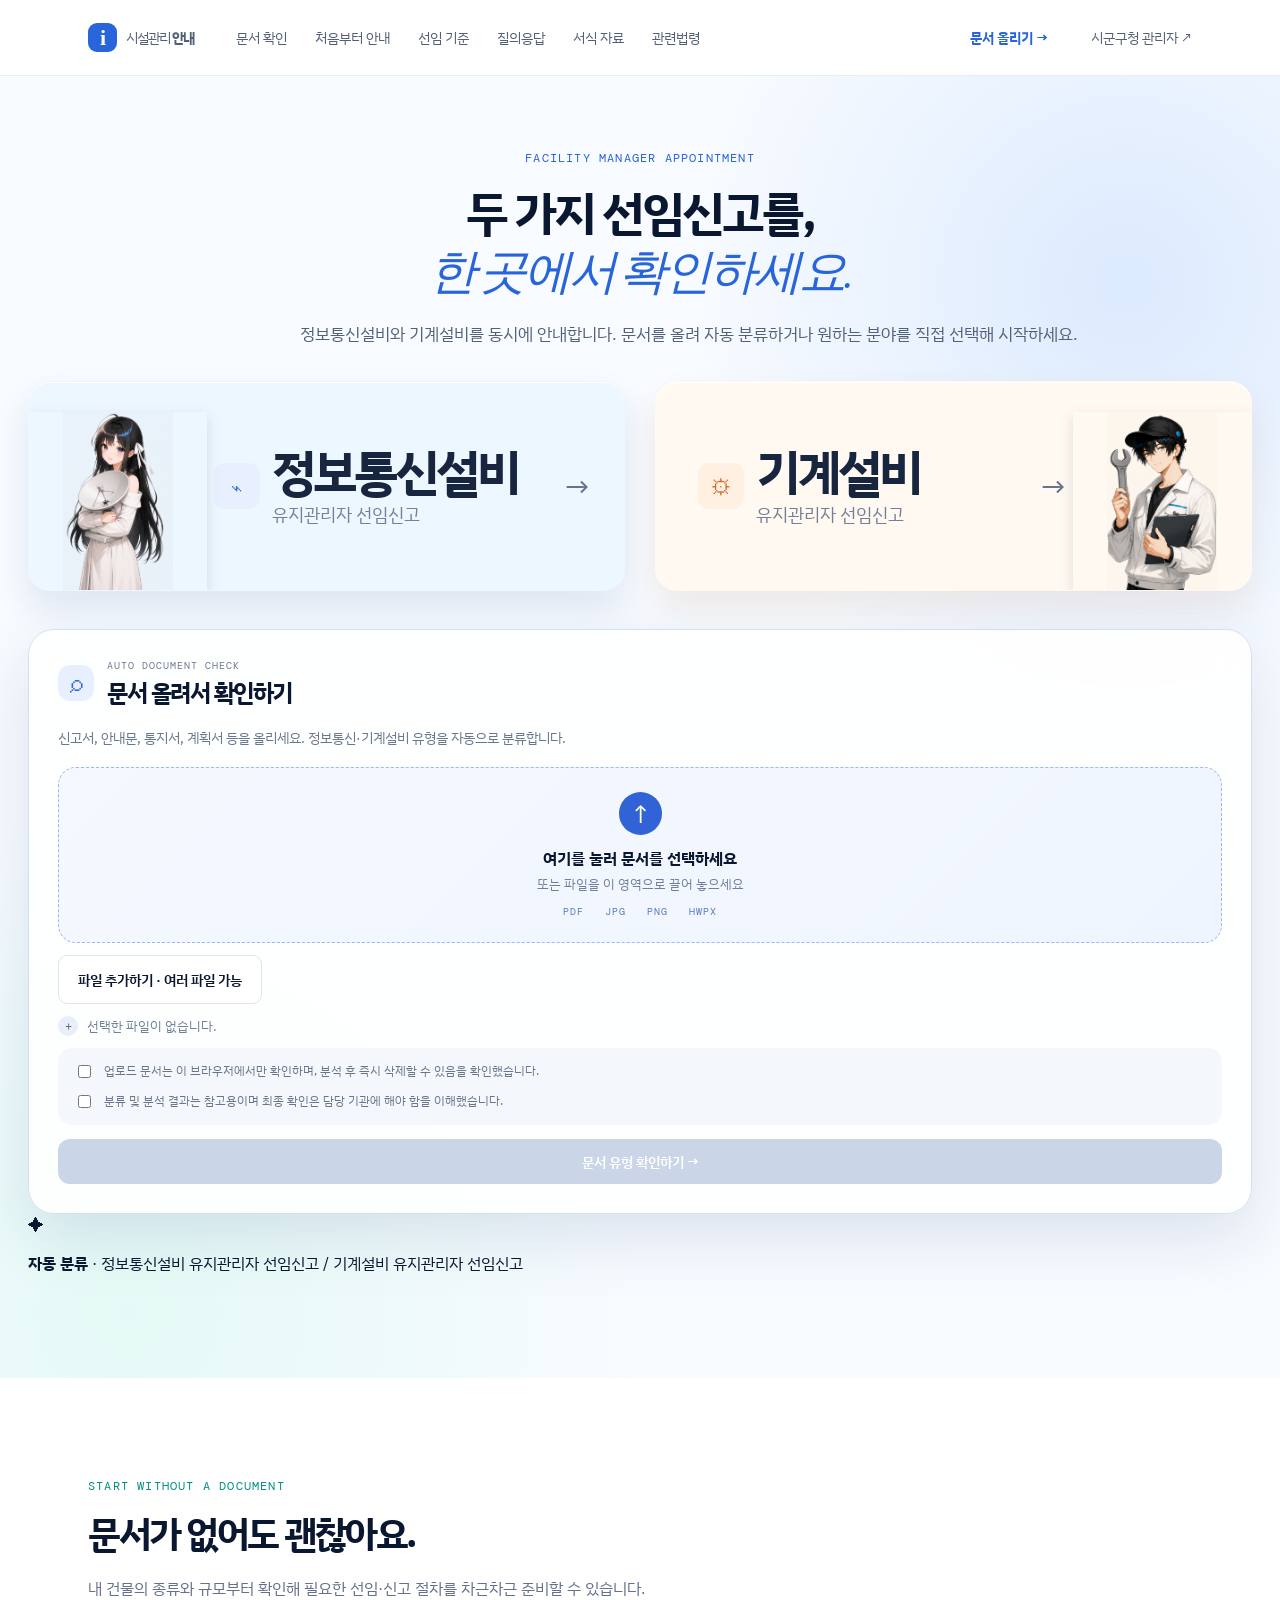
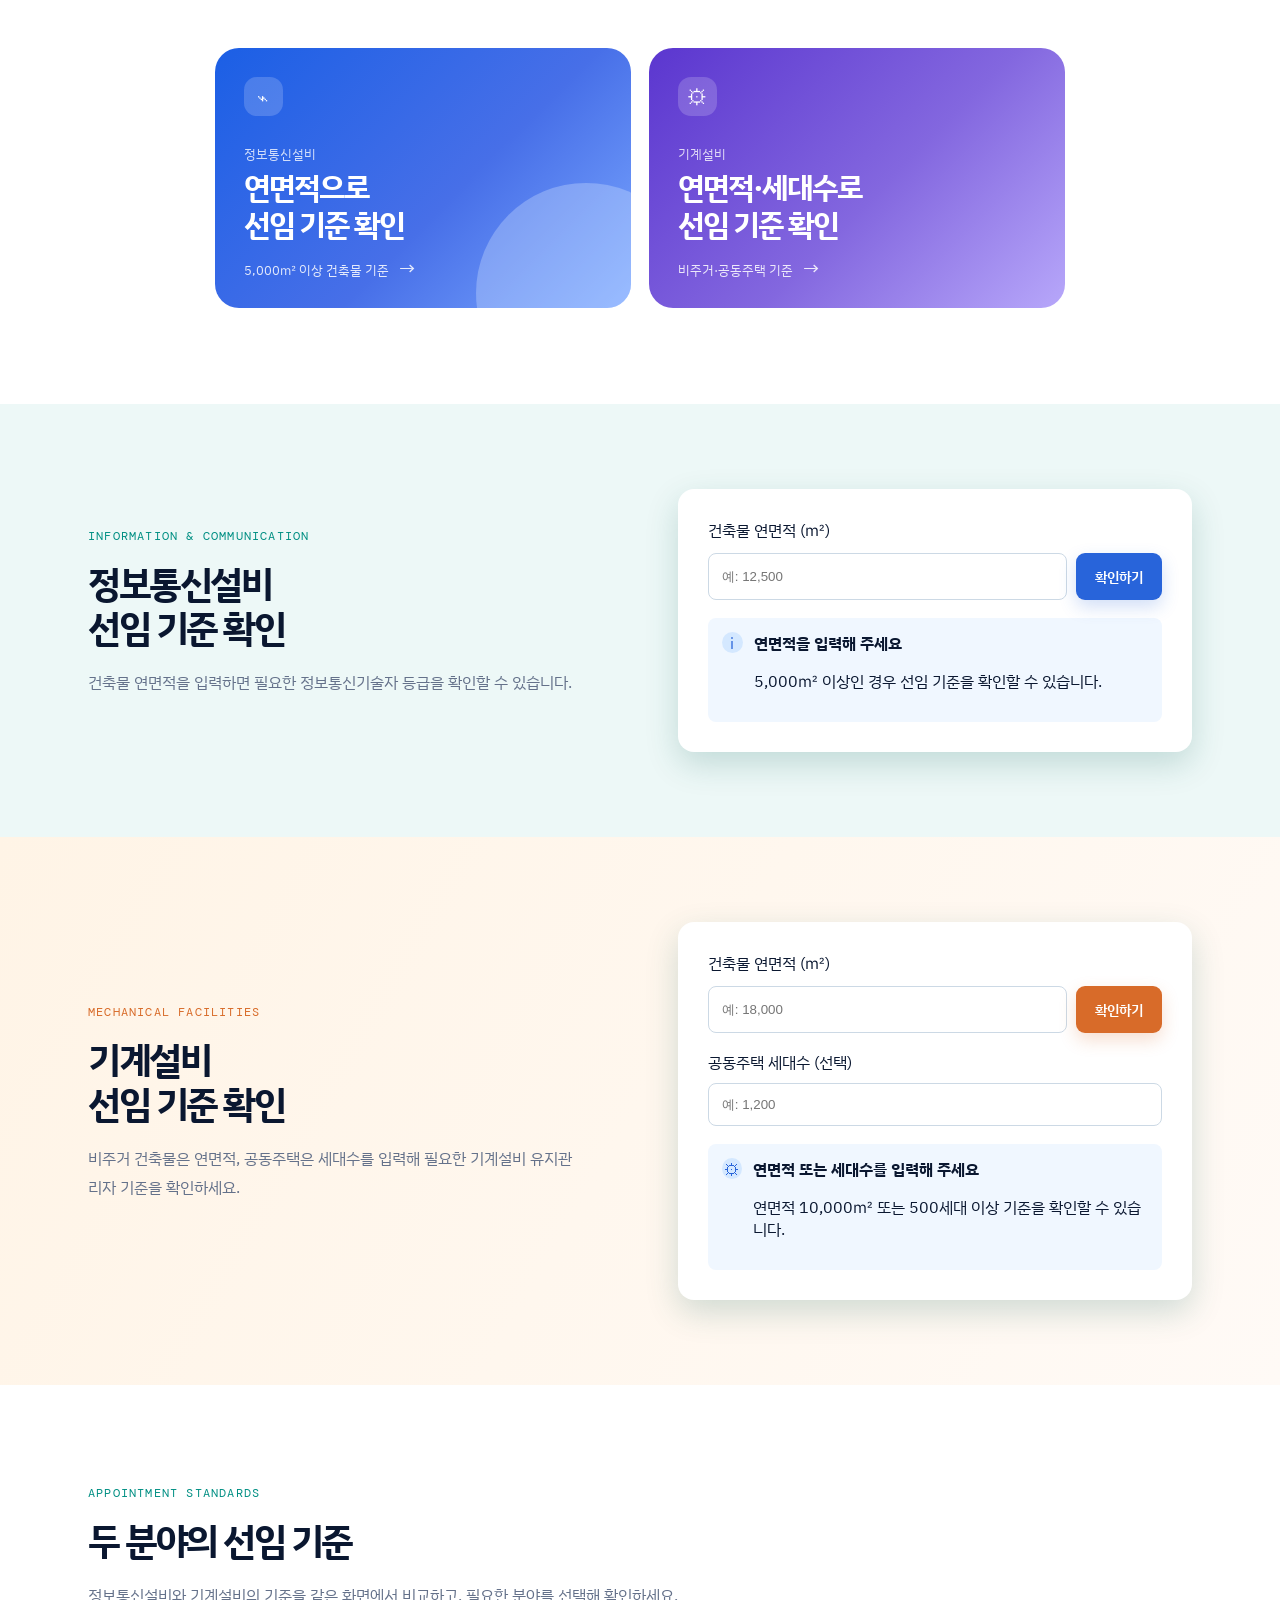
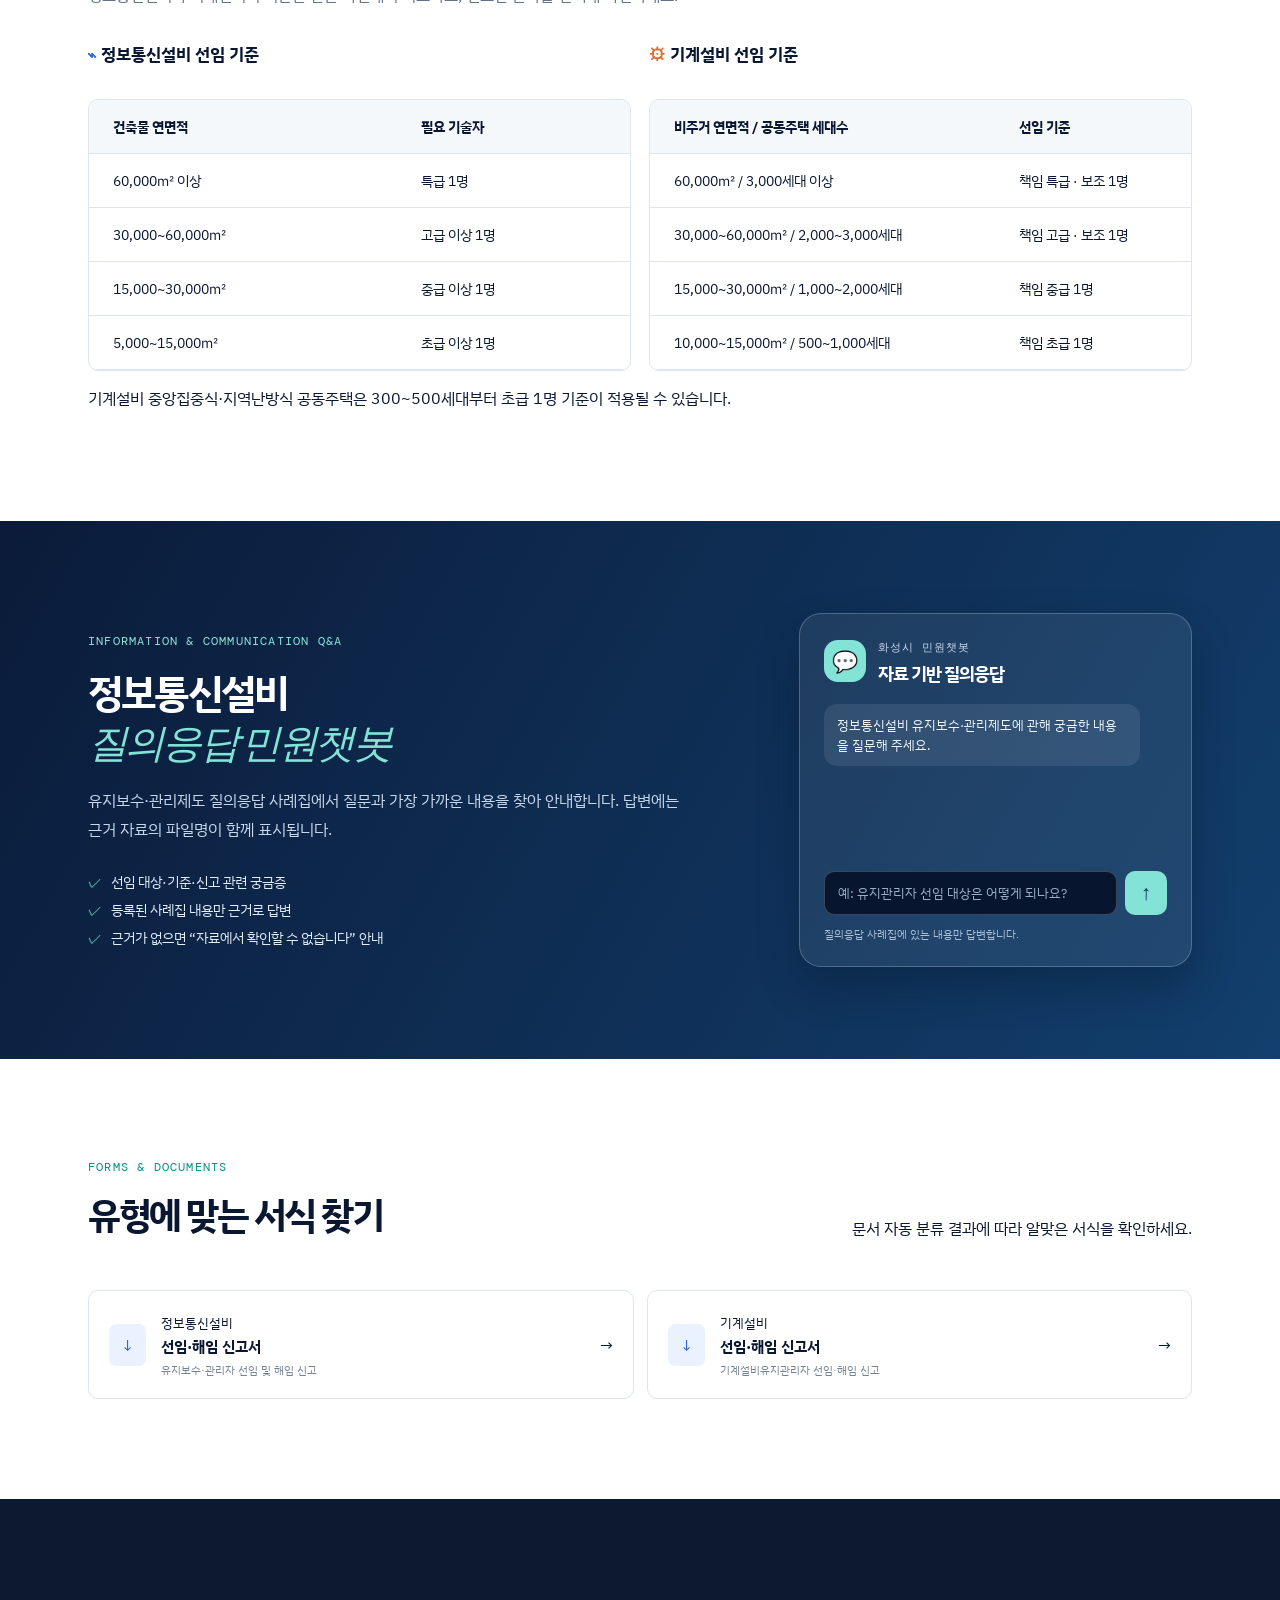
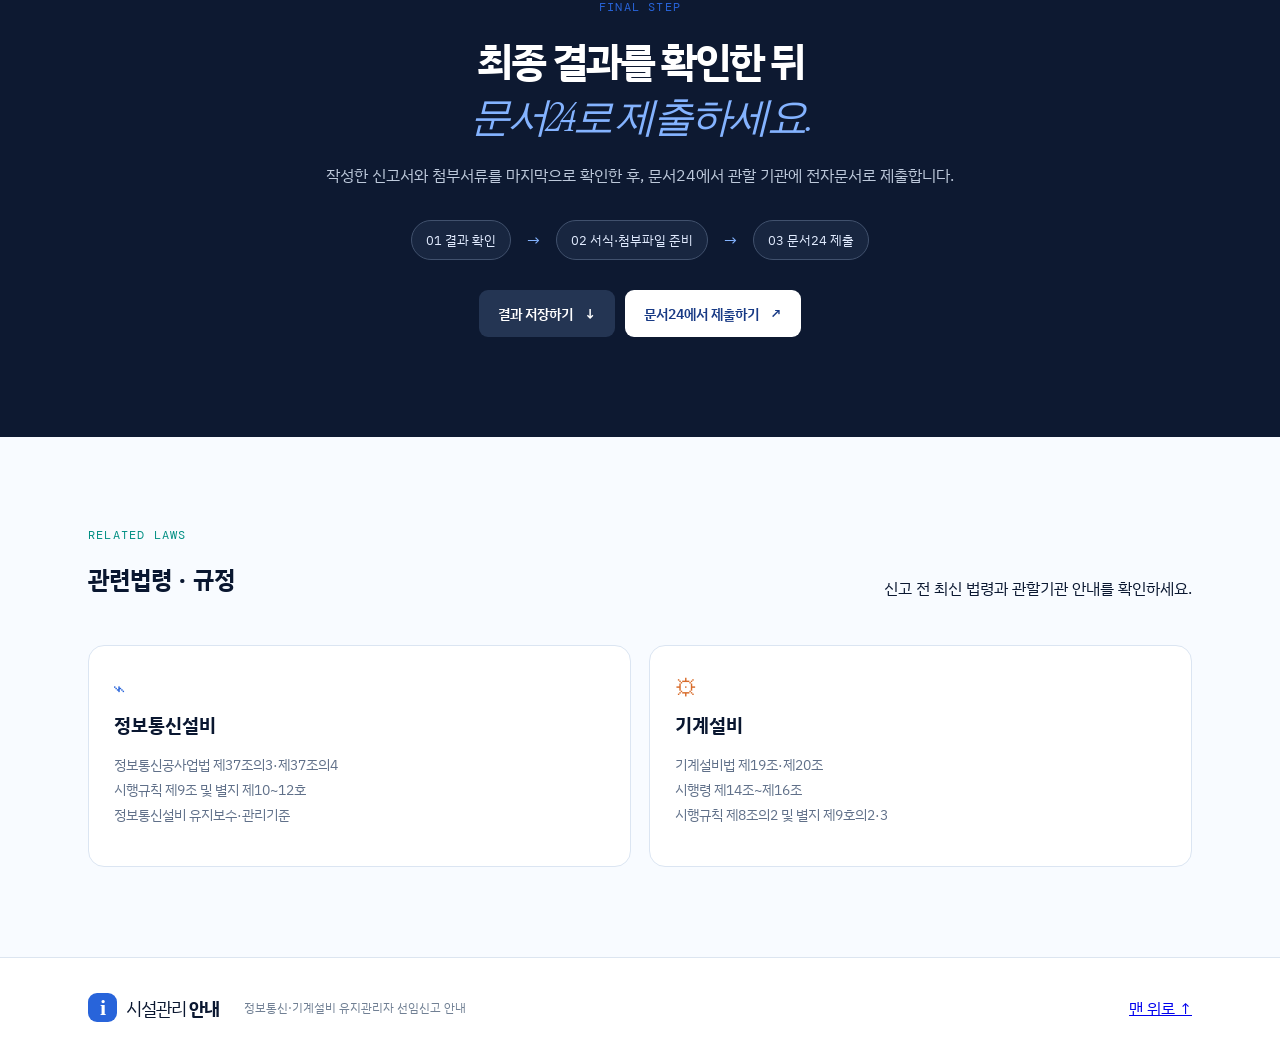
==== commit 8603e9bc: "Fix document review and generation flow" ====
--- a/index.html
+++ b/index.html
@@ -19,10 +19,11 @@
   <link rel="stylesheet" href="wizard-next.css" />
   <link rel="stylesheet" href="laws-preview.css" />
   <link rel="stylesheet" href="official-form.css" />
+  <link rel="stylesheet" href="qa.css" />
 </head>
 <body>
   <a class="skip" href="#main">본문으로 바로가기</a>
-  <header class="header"><div class="wrap nav"><a class="brand" href="#top"><span class="brand-mark">i</span><span>시설관리 <b>안내</b></span></a><nav aria-label="주요 메뉴"><a href="#upload">문서 확인</a><a href="#start">처음부터 안내</a><a href="#standards">선임 기준</a><a href="#forms">서식 자료</a><a href="#laws">관련법령</a></nav><a class="nav-cta" href="#upload">문서 올리기 <span>→</span></a></div></header>
+  <header class="header"><div class="wrap nav"><a class="brand" href="#top"><span class="brand-mark">i</span><span>시설관리 <b>안내</b></span></a><nav aria-label="주요 메뉴"><a href="#upload">문서 확인</a><a href="#start">처음부터 안내</a><a href="#standards">선임 기준</a><a href="#qa">질의응답</a><a href="#forms">서식 자료</a><a href="#laws">관련법령</a></nav><a class="nav-cta" href="#upload">문서 올리기 <span>→</span></a><a class="admin-link" href="admin.html" target="_blank" rel="noopener">시군구청 관리자 <span>↗</span></a></div></header>
   <main id="main">
     <section class="hero unified-hero" id="top"><div class="wrap"><div class="hero-heading"><p class="eyebrow">FACILITY MANAGER APPOINTMENT</p><h1>두 가지 선임신고를,<br><em>한 곳에서 확인하세요.</em></h1><p class="lead">정보통신설비와 기계설비를 동시에 안내합니다. 문서를 올려 자동 분류하거나 원하는 분야를 직접 선택해 시작하세요.</p></div><div class="service-pills"><a href="#calculator"><img class="guide-character" src="communication-guide.png" alt="정보통신설비 안내 여성 캐릭터"><span class="pill-icon comm">⌁</span><span><b>정보통신설비</b><small>유지관리자 선임신고</small></span><i>→</i></a><a href="#machine-calculator"><img class="guide-character" src="mechanical-guide.png" alt="기계설비 안내 남성 캐릭터"><span class="pill-icon mech">⚙</span><span><b>기계설비</b><small>유지관리자 선임신고</small></span><i>→</i></a></div>
       <section class="upload-card unified-upload" id="upload" aria-labelledby="upload-title"><div class="upload-card-head"><span class="glass-icon">⌕</span><div><p>AUTO DOCUMENT CHECK</p><h2 id="upload-title">문서 올려서 확인하기</h2></div></div><p class="upload-intro">신고서, 안내문, 통지서, 계획서 등을 올리세요. 정보통신·기계설비 유형을 자동으로 분류합니다.</p><input id="file-input" type="file" accept=".pdf,.jpg,.jpeg,.png,.hwpx" hidden><label class="drop-zone" id="drop-zone" for="file-input"><span class="upload-arrow">↑</span><strong>여기를 눌러 문서를 선택하세요</strong><small>또는 파일을 이 영역으로 끌어 놓으세요</small><span class="file-types">PDF&nbsp;&nbsp; JPG&nbsp;&nbsp; PNG&nbsp;&nbsp; HWPX</span></label><div class="selected-file" id="selected-file" aria-live="polite"><span class="file-dot">+</span><span>선택한 파일이 없습니다.</span></div><div class="consent"><label><input id="privacy-check" type="checkbox"><span>업로드 문서는 이 브라우저에서만 확인하며, 분석 후 즉시 삭제할 수 있음을 확인했습니다.</span></label><label><input id="notice-check" type="checkbox"><span>분류 및 분석 결과는 참고용이며 최종 확인은 담당 기관에 해야 함을 이해했습니다.</span></label></div><button id="analyze-file" class="analyze-button" type="button" disabled>문서 유형 확인하기 <span>→</span></button><div class="analysis-result" id="analysis-result" aria-live="polite"></div></section>
@@ -34,6 +35,7 @@
     <section class="calculator-section machine-calculator" id="machine-calculator"><div class="wrap calc-grid"><div><p class="eyebrow">MECHANICAL FACILITIES</p><h2>기계설비<br>선임 기준 확인</h2><p>비주거 건축물은 연면적, 공동주택은 세대수를 입력해 필요한 기계설비 유지관리자 기준을 확인하세요.</p></div><div class="calculator"><label for="machine-area">건축물 연면적 <span>(㎡)</span></label><div class="input-row"><input id="machine-area" type="number" min="0" inputmode="numeric" placeholder="예: 18,000" /><button id="machine-calculate" class="button primary">확인하기</button></div><label for="households">공동주택 세대수 <span>(선택)</span></label><input class="wide-input" id="households" type="number" min="0" inputmode="numeric" placeholder="예: 1,200" /><div id="machine-calc-result" class="calc-result" aria-live="polite"><span class="result-icon">⚙</span><div><b>연면적 또는 세대수를 입력해 주세요</b><p>연면적 10,000㎡ 또는 500세대 이상 기준을 확인할 수 있습니다.</p></div></div></div></div></section>
 
     <section class="section wrap" id="standards"><div class="section-intro"><p class="eyebrow teal">APPOINTMENT STANDARDS</p><h2>두 분야의 선임 기준</h2><p>정보통신설비와 기계설비의 기준을 같은 화면에서 비교하고, 필요한 분야를 선택해 확인하세요.</p></div><div class="standard-grid"><article><h3><span>⌁</span> 정보통신설비 선임 기준</h3><div class="table-wrap"><table><thead><tr><th>건축물 연면적</th><th>필요 기술자</th></tr></thead><tbody><tr><td>60,000㎡ 이상</td><td>특급 1명</td></tr><tr><td>30,000~60,000㎡</td><td>고급 이상 1명</td></tr><tr><td>15,000~30,000㎡</td><td>중급 이상 1명</td></tr><tr><td>5,000~15,000㎡</td><td>초급 이상 1명</td></tr></tbody></table></div></article><article><h3><span>⚙</span> 기계설비 선임 기준</h3><div class="table-wrap"><table><thead><tr><th>비주거 연면적 / 공동주택 세대수</th><th>선임 기준</th></tr></thead><tbody><tr><td>60,000㎡ / 3,000세대 이상</td><td>책임 특급 · 보조 1명</td></tr><tr><td>30,000~60,000㎡ / 2,000~3,000세대</td><td>책임 고급 · 보조 1명</td></tr><tr><td>15,000~30,000㎡ / 1,000~2,000세대</td><td>책임 중급 1명</td></tr><tr><td>10,000~15,000㎡ / 500~1,000세대</td><td>책임 초급 1명</td></tr></tbody></table></div></article></div><p class="table-note">기계설비 중앙집중식·지역난방식 공동주택은 300~500세대부터 초급 1명 기준이 적용될 수 있습니다.</p></section>
+    <section class="qa-section" id="qa"><div class="wrap qa-grid"><div><p class="eyebrow">INFORMATION &amp; COMMUNICATION Q&amp;A</p><h2>정보통신설비<br><em>질의응답 민원챗봇</em></h2><p>유지보수·관리제도 질의응답 사례집에서 질문과 가장 가까운 내용을 찾아 안내합니다. 답변에는 근거 자료의 파일명이 함께 표시됩니다.</p><ul><li>선임 대상·기준·신고 관련 궁금증</li><li>등록된 사례집 내용만 근거로 답변</li><li>근거가 없으면 “자료에서 확인할 수 없습니다” 안내</li></ul></div><aside class="qa-chat"><div class="qa-chat-head"><span class="qa-icon">💬</span><div><p>화성시 민원챗봇</p><h3>자료 기반 질의응답</h3></div></div><div class="qa-messages" id="qa-messages" aria-live="polite"><div class="qa-message assistant">정보통신설비 유지보수·관리제도에 관해 궁금한 내용을 질문해 주세요.</div></div><form class="qa-form" id="qa-form"><label class="sr-only" for="qa-question">질문</label><input id="qa-question" type="text" maxlength="500" placeholder="예: 유지관리자 선임 대상은 어떻게 되나요?" required><button type="submit" aria-label="질문 보내기">↑</button></form><small>질의응답 사례집에 있는 내용만 답변합니다.</small></aside></div></section>
 
     <section class="wizard-section hidden" id="wizard"><div class="wrap"><div class="wizard-head"><p class="eyebrow">APPOINTMENT REPORT BUILDER</p><h2><span id="wizard-kind">선임신고</span> 단계별 작성</h2><p>빈칸을 차례로 입력하면 신고서 초안을 만들고, 제출 전 필수 항목을 검토합니다.</p></div><div class="wizard-progress"><span class="active">1. 건축물</span><span>2. 관리주체</span><span>3. 유지관리자</span><span>4. 검토·생성</span></div><form id="appointment-form" novalidate><input id="facility-kind" type="hidden"><input id="required-grade" type="hidden"><section class="wizard-step active" data-step="1"><h3>건축물 정보</h3><div class="field-grid"><label>건축물 명칭<input name="buildingName" required placeholder="예: ○○빌딩"></label><label>건축물 용도<input name="buildingUse" required placeholder="예: 업무시설"></label><label class="full">건축물 주소<input name="buildingAddress" required placeholder="도로명 주소를 입력하세요"></label><label>연면적 (㎡)<input name="buildingArea" required type="number" min="0"></label><label>공동주택 세대수 <small>기계설비 선택 시 입력</small><input name="households" type="number" min="0"></label></div></section><section class="wizard-step" data-step="2"><h3>관리주체 정보</h3><div class="field-grid"><label>상호 또는 관리주체명<input name="ownerName" required placeholder="예: ○○관리사무소"></label><label>대표자 성명<input name="ownerRepresentative" required placeholder="대표자 성명"></label><label>사업자등록번호<input name="businessNumber" required placeholder="000-00-00000"></label><label>전화번호<input name="ownerPhone" required placeholder="000-0000-0000"></label><label class="full">관리주체 주소<input name="ownerAddress" required placeholder="우편물 수령 주소"></label></div></section><section class="wizard-step" data-step="3"><h3>유지관리자 정보</h3><div class="field-grid"><label>유지관리자 성명<input name="managerName" required placeholder="성명"></label><label>기술자 등급<input id="manager-grade" name="managerGrade" required placeholder="기준 확인 후 자동 제안"></label><label>생년월일<input name="managerBirth" required type="date"></label><label>경력수첩 발급번호<input name="licenseNumber" required placeholder="수첩 발급번호"></label><label>선임일<input name="appointmentDate" required type="date"></label><label>선임 방식<select name="appointmentType" required><option value="">선택하세요</option><option>직접 선임</option><option>위탁 수행</option></select></label><label class="full">유지관리자 주소<input name="managerAddress" required placeholder="주소"></label></div></section><section class="wizard-step" data-step="4"><h3>최종 검토 및 신고서 생성</h3><div id="review-list" class="review-list"></div><p class="legal-note">생성되는 문서는 입력값을 반영한 신고서 초안입니다. 수첩 사본·재직증명서(또는 위탁계약서) 등 법정 첨부서류를 실제로 준비한 뒤 제출해야 합니다.</p></section><div class="wizard-actions"><button class="button ghost" id="prev-step" type="button" hidden>이전</button><button class="button primary" id="next-step" type="button">다음 단계</button><button class="button primary" id="create-draft" type="button" hidden>신고서 초안 저장 <span>↓</span></button><a class="button submit-doc24" id="doc24-link" href="https://docu.gdoc.go.kr" target="_blank" rel="noopener" hidden>검토 완료 · 문서24로 이동 <span>↗</span></a></div></form></div></section>
     <section class="forms-section" id="forms"><div class="wrap"><div class="forms-head"><div><p class="eyebrow teal">FORMS &amp; DOCUMENTS</p><h2>유형에 맞는 서식 찾기</h2></div><p>문서 자동 분류 결과에 따라 알맞은 서식을 확인하세요.</p></div><div class="forms-grid"><a class="form-card" href="정보통신설비 유지보수ㆍ관리자 선임ㆍ해임 신고서.hwpx" download><span class="file-icon">↓</span><div><small>정보통신설비</small><h3>선임·해임 신고서</h3><p>유지보수·관리자 선임 및 해임 신고</p></div><span>→</span></a><a class="form-card" href="기계/[별지 제9호의2서식] 기계설비유지관리자 선임ㆍ해임 신고서(기계설비법 시행규칙).hwpx" download><span class="file-icon">↓</span><div><small>기계설비</small><h3>선임·해임 신고서</h3><p>기계설비유지관리자 선임·해임 신고</p></div><span>→</span></a></div></div></section>
@@ -48,5 +50,8 @@
   <script src="original-hwpx.js"></script>
   <script src="enter-navigation.js"></script>
   <script src="calculator-enter.js"></script>
+  <script src="qa-chat.js"></script>
+  <script src="multi-upload.js?v=20260903g"></script>
+  <script src="final-review.js?v=20260904a"></script>
 </body>
 </html>
--- a/qa.css
+++ b/qa.css
@@ -0,0 +1 @@
+.qa-section{padding:92px 0;background:linear-gradient(120deg,#0b1b39,#123f6d);color:#fff}.qa-grid{display:grid;grid-template-columns:1.25fr .75fr;gap:90px;align-items:center}.qa-section .eyebrow{color:#8be5d8}.qa-section h2{margin:0 0 18px;font-size:40px;line-height:1.25;letter-spacing:-2.8px}.qa-section h2 em{color:#82e3d6;font-family:'Instrument Serif',serif;font-weight:400}.qa-section p:not(.eyebrow){max-width:600px;color:#c7d7ec;line-height:1.8}.qa-section ul{display:grid;gap:9px;margin:28px 0 0;padding:0;list-style:none;color:#e4eefb;font-size:14px}.qa-section li:before{margin-right:9px;color:#82e3d6;content:'✓'}.qa-chat{padding:24px;border:1px solid #ffffff38;border-radius:22px;background:#ffffff12;box-shadow:0 20px 40px #04122750}.qa-chat-head{display:flex;gap:12px;align-items:center}.qa-icon{display:grid;place-items:center;width:42px;height:42px;border-radius:14px;background:#82e3d6;color:#123f6d;font-size:21px}.qa-chat-head p{margin:0;color:#82e3d6;font:11px 'DM Mono',monospace;letter-spacing:1px}.qa-chat-head h3{margin:3px 0 0;font-size:18px;letter-spacing:-1px}.qa-messages{display:flex;flex-direction:column;gap:9px;max-height:245px;min-height:155px;margin:19px 0 12px;overflow:auto}.qa-message{max-width:92%;padding:11px 13px;border-radius:13px;font-size:13px;line-height:1.55}.qa-message.assistant{align-self:flex-start;background:#ffffff16;color:#edf6ff}.qa-message.user{align-self:flex-end;background:#82e3d6;color:#10365f}.qa-message.error{background:#7f3142;color:#fff}.qa-message.pending{color:#bcd1e9}.qa-sources{margin:-2px 0 4px;color:#9fc3e9!important;font-size:11px}.qa-form{display:flex;gap:8px}.qa-form input{min-width:0;flex:1;padding:12px 13px;border:1px solid #ffffff36;border-radius:10px;background:#07162e;color:#fff;font:13px 'IBM Plex Sans KR',Arial}.qa-form input::placeholder{color:#9aafc7}.qa-form button{width:42px;border:0;border-radius:10px;background:#82e3d6;color:#10365f;font-size:21px;font-weight:700;cursor:pointer}.qa-chat>small{display:block;margin-top:11px;color:#aabfd6;font-size:11px}.sr-only{position:absolute;width:1px;height:1px;overflow:hidden;clip:rect(0,0,0,0)}@media(max-width:800px){.qa-grid{grid-template-columns:1fr;gap:34px}.qa-section h2{font-size:34px}}
